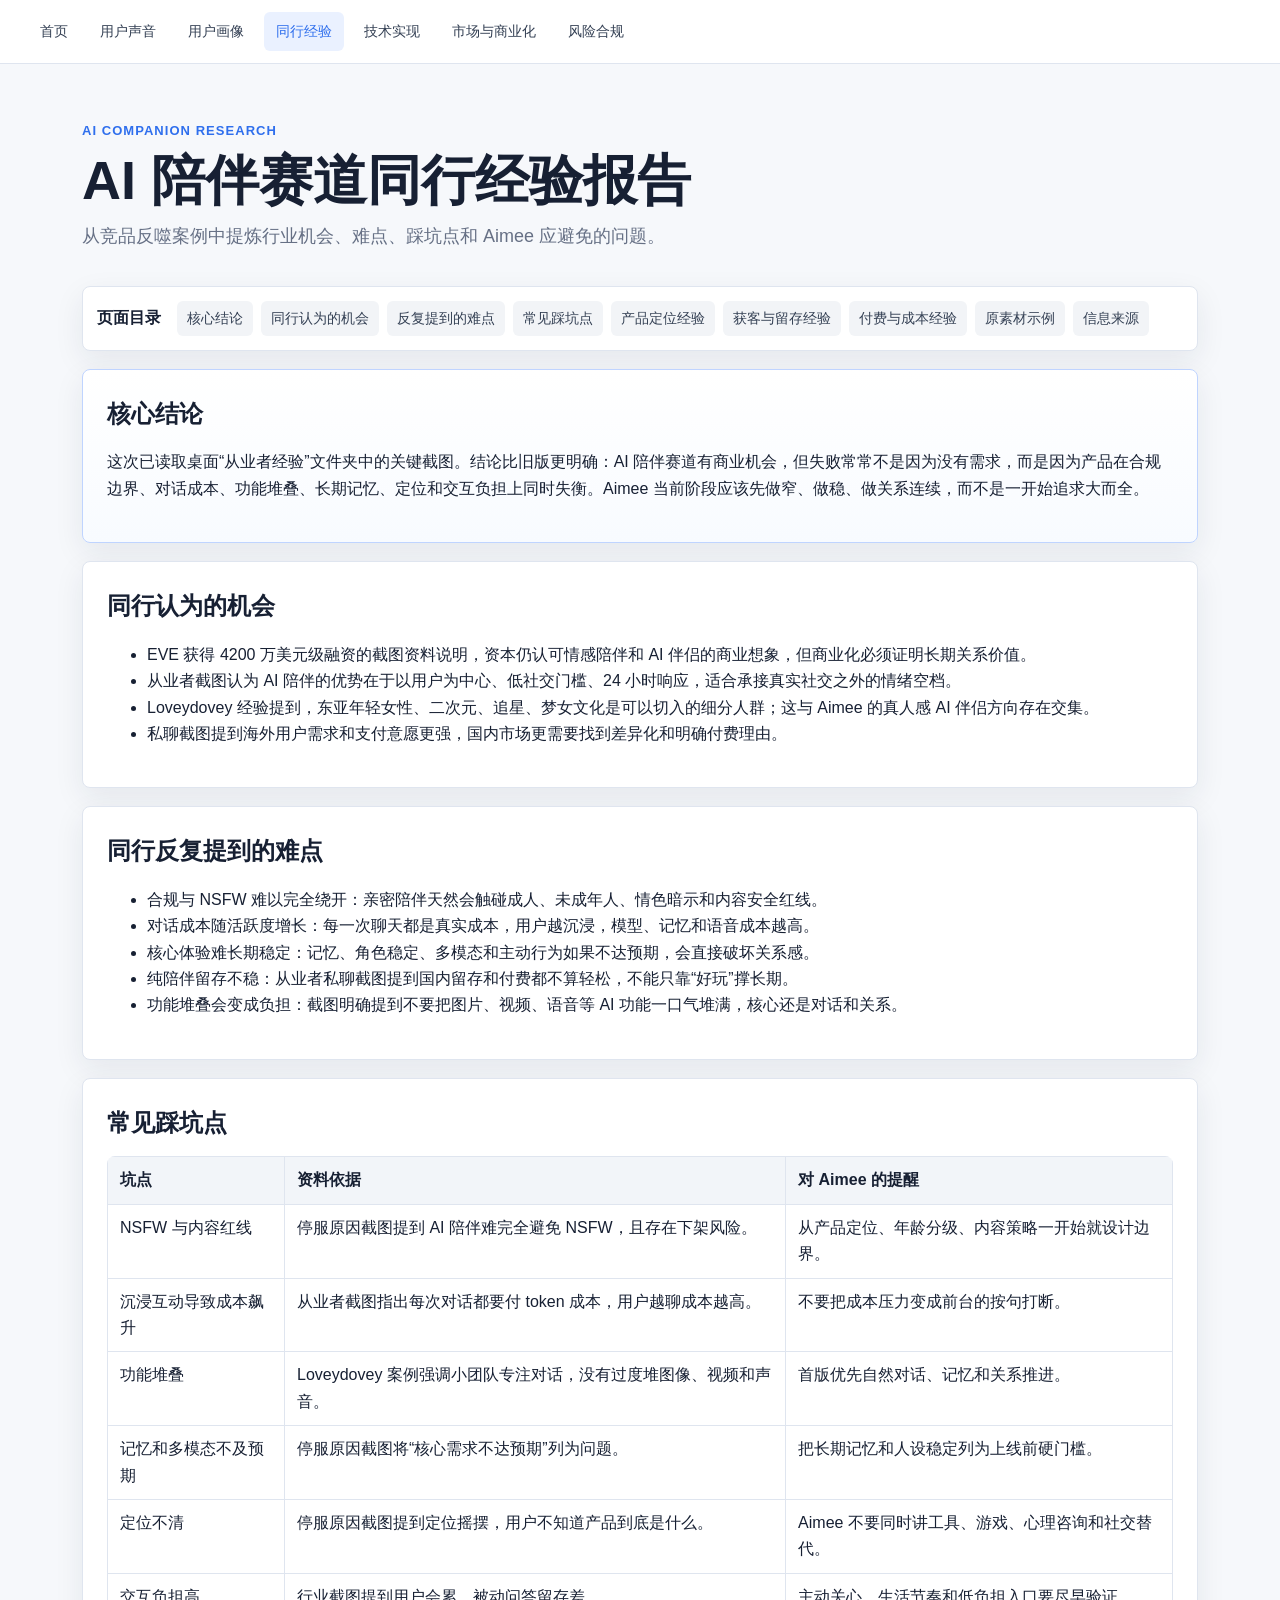
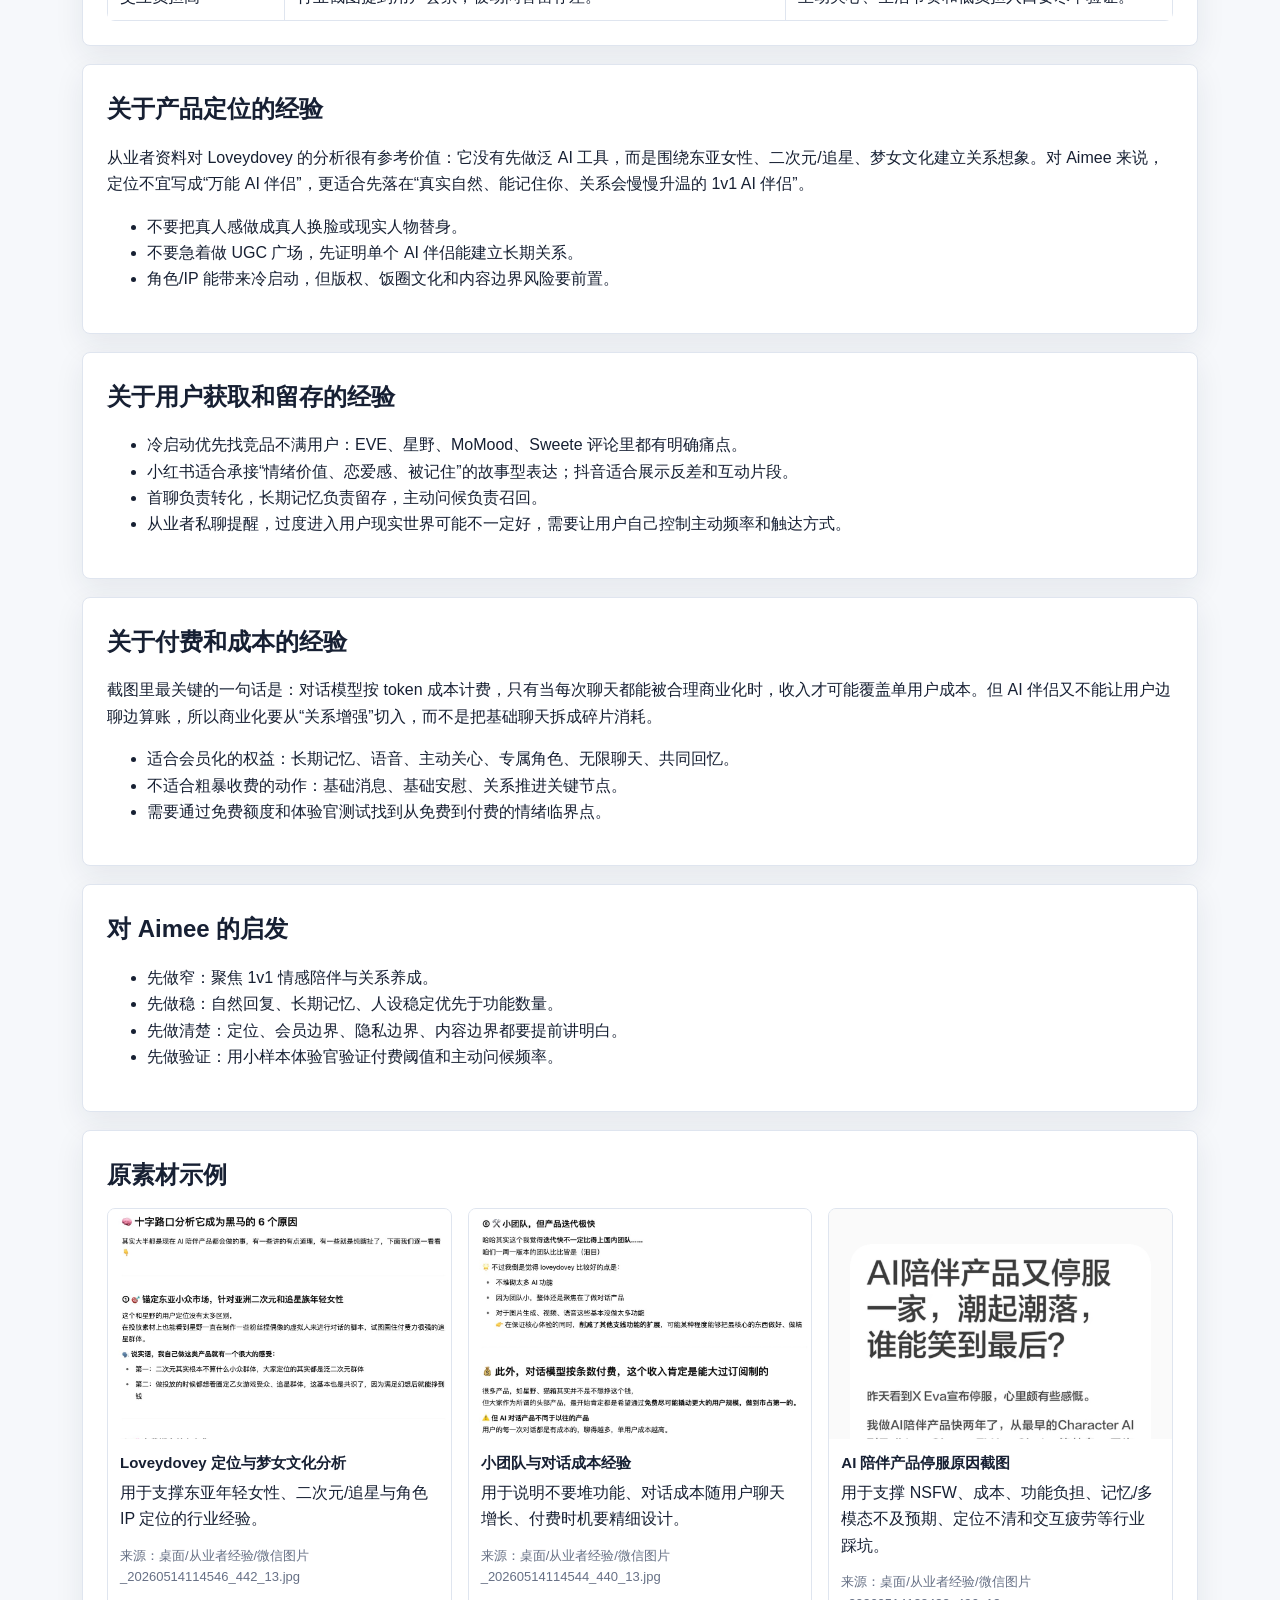
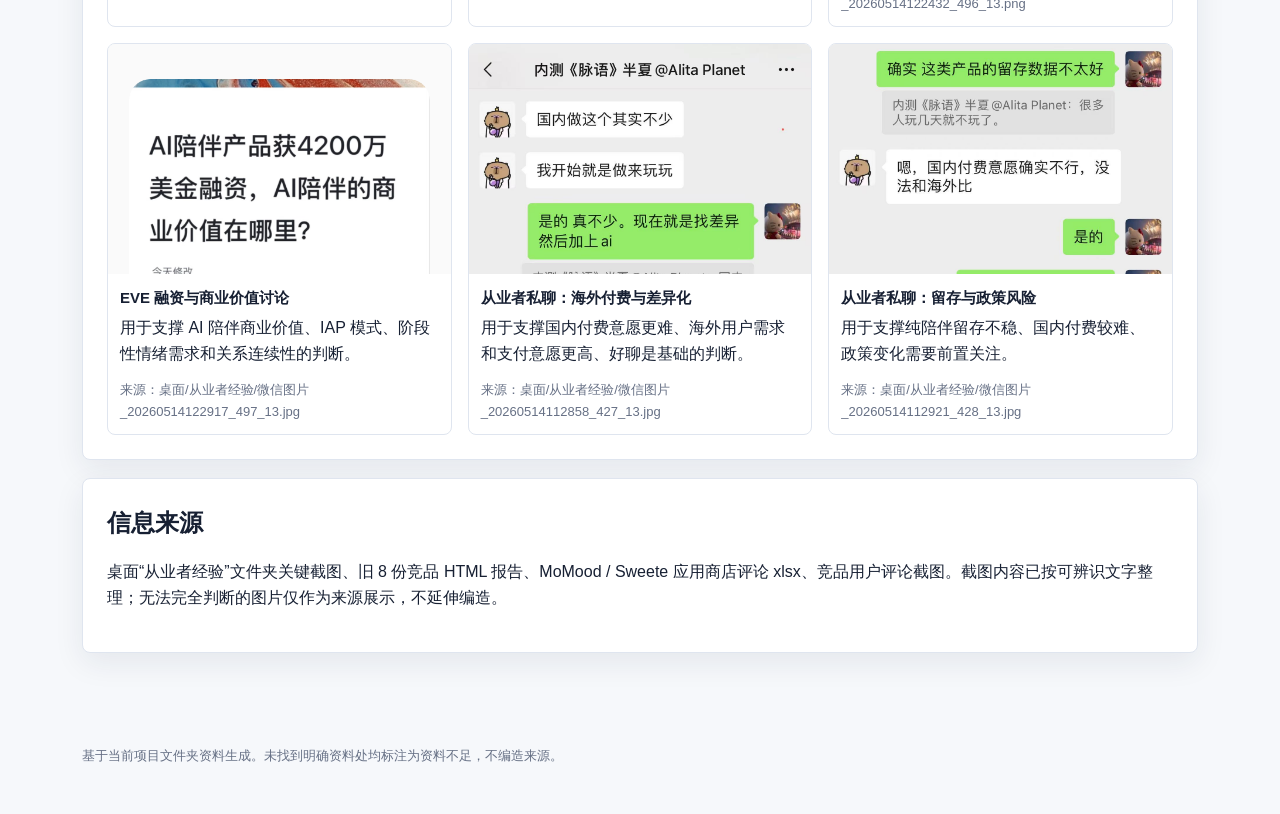
==== industry_experience.html @ 38c89610 "Publish AI companion market report" ====
<!doctype html>
<html lang="zh-CN">
<head>
  <meta charset="utf-8">
  <meta name="viewport" content="width=device-width, initial-scale=1">
  <title>AI 陪伴赛道同行经验报告</title>
  <link rel="stylesheet" href="styles.css">
</head>
<body>
  <nav class="topnav"><a class="" href="index.html">首页</a><a class="" href="user_voice.html">用户声音</a><a class="" href="user_profile.html">用户画像</a><a class="active" href="industry_experience.html">同行经验</a><a class="" href="tech_implementation.html">技术实现</a><a class="" href="market_commercialization.html">市场与商业化</a><a class="" href="risk_compliance.html">风险合规</a></nav>
  <header class="hero">
    <div class="eyebrow">AI Companion Research</div>
    <h1>AI 陪伴赛道同行经验报告</h1>
    <p>从竞品反噬案例中提炼行业机会、难点、踩坑点和 Aimee 应避免的问题。</p>
  </header>
  <main class="page">
    
<section class="toc"><strong>页面目录</strong><a href="#summary">核心结论</a><a href="#opportunity">同行认为的机会</a><a href="#difficulty">反复提到的难点</a><a href="#pitfalls">常见踩坑点</a><a href="#position">产品定位经验</a><a href="#growth">获客与留存经验</a><a href="#payment">付费与成本经验</a><a href="#evidence">原素材示例</a><a href="#sources">信息来源</a></section>
<section class="card highlight"><h2>核心结论</h2><p>这次已读取桌面“从业者经验”文件夹中的关键截图。结论比旧版更明确：AI 陪伴赛道有商业机会，但失败常常不是因为没有需求，而是因为产品在合规边界、对话成本、功能堆叠、长期记忆、定位和交互负担上同时失衡。Aimee 当前阶段应该先做窄、做稳、做关系连续，而不是一开始追求大而全。</p></section>
<section class="card "><h2>同行认为的机会</h2><ul><li>EVE 获得 4200 万美元级融资的截图资料说明，资本仍认可情感陪伴和 AI 伴侣的商业想象，但商业化必须证明长期关系价值。</li><li>从业者截图认为 AI 陪伴的优势在于以用户为中心、低社交门槛、24 小时响应，适合承接真实社交之外的情绪空档。</li><li>Loveydovey 经验提到，东亚年轻女性、二次元、追星、梦女文化是可以切入的细分人群；这与 Aimee 的真人感 AI 伴侣方向存在交集。</li><li>私聊截图提到海外用户需求和支付意愿更强，国内市场更需要找到差异化和明确付费理由。</li></ul></section>
<section class="card "><h2>同行反复提到的难点</h2><ul><li>合规与 NSFW 难以完全绕开：亲密陪伴天然会触碰成人、未成年人、情色暗示和内容安全红线。</li><li>对话成本随活跃度增长：每一次聊天都是真实成本，用户越沉浸，模型、记忆和语音成本越高。</li><li>核心体验难长期稳定：记忆、角色稳定、多模态和主动行为如果不达预期，会直接破坏关系感。</li><li>纯陪伴留存不稳：从业者私聊截图提到国内留存和付费都不算轻松，不能只靠“好玩”撑长期。</li><li>功能堆叠会变成负担：截图明确提到不要把图片、视频、语音等 AI 功能一口气堆满，核心还是对话和关系。</li></ul></section>
<section class="card "><h2>常见踩坑点</h2><table><thead><tr><th>坑点</th><th>资料依据</th><th>对 Aimee 的提醒</th></tr></thead><tbody><tr><td>NSFW 与内容红线</td><td>停服原因截图提到 AI 陪伴难完全避免 NSFW，且存在下架风险。</td><td>从产品定位、年龄分级、内容策略一开始就设计边界。</td></tr><tr><td>沉浸互动导致成本飙升</td><td>从业者截图指出每次对话都要付 token 成本，用户越聊成本越高。</td><td>不要把成本压力变成前台的按句打断。</td></tr><tr><td>功能堆叠</td><td>Loveydovey 案例强调小团队专注对话，没有过度堆图像、视频和声音。</td><td>首版优先自然对话、记忆和关系推进。</td></tr><tr><td>记忆和多模态不及预期</td><td>停服原因截图将“核心需求不达预期”列为问题。</td><td>把长期记忆和人设稳定列为上线前硬门槛。</td></tr><tr><td>定位不清</td><td>停服原因截图提到定位摇摆，用户不知道产品到底是什么。</td><td>Aimee 不要同时讲工具、游戏、心理咨询和社交替代。</td></tr><tr><td>交互负担高</td><td>行业截图提到用户会累，被动问答留存差。</td><td>主动关心、生活节奏和低负担入口要尽早验证。</td></tr></tbody></table></section>
<section class="card "><h2>关于产品定位的经验</h2><p>从业者资料对 Loveydovey 的分析很有参考价值：它没有先做泛 AI 工具，而是围绕东亚女性、二次元/追星、梦女文化建立关系想象。对 Aimee 来说，定位不宜写成“万能 AI 伴侣”，更适合先落在“真实自然、能记住你、关系会慢慢升温的 1v1 AI 伴侣”。</p><ul><li>不要把真人感做成真人换脸或现实人物替身。</li><li>不要急着做 UGC 广场，先证明单个 AI 伴侣能建立长期关系。</li><li>角色/IP 能带来冷启动，但版权、饭圈文化和内容边界风险要前置。</li></ul></section>
<section class="card "><h2>关于用户获取和留存的经验</h2><ul><li>冷启动优先找竞品不满用户：EVE、星野、MoMood、Sweete 评论里都有明确痛点。</li><li>小红书适合承接“情绪价值、恋爱感、被记住”的故事型表达；抖音适合展示反差和互动片段。</li><li>首聊负责转化，长期记忆负责留存，主动问候负责召回。</li><li>从业者私聊提醒，过度进入用户现实世界可能不一定好，需要让用户自己控制主动频率和触达方式。</li></ul></section>
<section class="card "><h2>关于付费和成本的经验</h2><p>截图里最关键的一句话是：对话模型按 token 成本计费，只有当每次聊天都能被合理商业化时，收入才可能覆盖单用户成本。但 AI 伴侣又不能让用户边聊边算账，所以商业化要从“关系增强”切入，而不是把基础聊天拆成碎片消耗。</p><ul><li>适合会员化的权益：长期记忆、语音、主动关心、专属角色、无限聊天、共同回忆。</li><li>不适合粗暴收费的动作：基础消息、基础安慰、关系推进关键节点。</li><li>需要通过免费额度和体验官测试找到从免费到付费的情绪临界点。</li></ul></section>
<section class="card "><h2>对 Aimee 的启发</h2><ul><li>先做窄：聚焦 1v1 情感陪伴与关系养成。</li><li>先做稳：自然回复、长期记忆、人设稳定优先于功能数量。</li><li>先做清楚：定位、会员边界、隐私边界、内容边界都要提前讲明白。</li><li>先做验证：用小样本体验官验证付费阈值和主动问候频率。</li></ul></section>
<section id="evidence" class="card"><h2>原素材示例</h2><div class="evidence-grid"><article class="evidence-card"><a href="assets/evidence/20_industry_loveydovey_ip.jpg" target="_blank"><img src="assets/evidence/20_industry_loveydovey_ip.jpg" alt="Loveydovey 定位与梦女文化分析"></a><h4>Loveydovey 定位与梦女文化分析</h4><p>用于支撑东亚年轻女性、二次元/追星与角色 IP 定位的行业经验。</p><small>来源：桌面/从业者经验/微信图片_20260514114546_442_13.jpg</small></article><article class="evidence-card"><a href="assets/evidence/21_industry_loveydovey_cost.jpg" target="_blank"><img src="assets/evidence/21_industry_loveydovey_cost.jpg" alt="小团队与对话成本经验"></a><h4>小团队与对话成本经验</h4><p>用于说明不要堆功能、对话成本随用户聊天增长、付费时机要精细设计。</p><small>来源：桌面/从业者经验/微信图片_20260514114544_440_13.jpg</small></article><article class="evidence-card"><a href="assets/evidence/22_industry_shutdown_reasons.png" target="_blank"><img src="assets/evidence/22_industry_shutdown_reasons.png" alt="AI 陪伴产品停服原因截图"></a><h4>AI 陪伴产品停服原因截图</h4><p>用于支撑 NSFW、成本、功能负担、记忆/多模态不及预期、定位不清和交互疲劳等行业踩坑。</p><small>来源：桌面/从业者经验/微信图片_20260514122432_496_13.png</small></article><article class="evidence-card"><a href="assets/evidence/23_industry_financing_value.jpg" target="_blank"><img src="assets/evidence/23_industry_financing_value.jpg" alt="EVE 融资与商业价值讨论"></a><h4>EVE 融资与商业价值讨论</h4><p>用于支撑 AI 陪伴商业价值、IAP 模式、阶段性情绪需求和关系连续性的判断。</p><small>来源：桌面/从业者经验/微信图片_20260514122917_497_13.jpg</small></article><article class="evidence-card"><a href="assets/evidence/24_industry_chat_overseas_paid.jpg" target="_blank"><img src="assets/evidence/24_industry_chat_overseas_paid.jpg" alt="从业者私聊：海外付费与差异化"></a><h4>从业者私聊：海外付费与差异化</h4><p>用于支撑国内付费意愿更难、海外用户需求和支付意愿更高、好聊是基础的判断。</p><small>来源：桌面/从业者经验/微信图片_20260514112858_427_13.jpg</small></article><article class="evidence-card"><a href="assets/evidence/25_industry_chat_retention_policy.jpg" target="_blank"><img src="assets/evidence/25_industry_chat_retention_policy.jpg" alt="从业者私聊：留存与政策风险"></a><h4>从业者私聊：留存与政策风险</h4><p>用于支撑纯陪伴留存不稳、国内付费较难、政策变化需要前置关注。</p><small>来源：桌面/从业者经验/微信图片_20260514112921_428_13.jpg</small></article></div></section>
<section id="sources" class="card"><h2>信息来源</h2><p>桌面“从业者经验”文件夹关键截图、旧 8 份竞品 HTML 报告、MoMood / Sweete 应用商店评论 xlsx、竞品用户评论截图。截图内容已按可辨识文字整理；无法完全判断的图片仅作为来源展示，不延伸编造。</p></section>

  </main>
  <footer class="footer">基于当前项目文件夹资料生成。未找到明确资料处均标注为资料不足，不编造来源。</footer>
</body>
</html>
---- styles.css ----
:root {
  --bg: #f6f8fb;
  --paper: #ffffff;
  --ink: #172033;
  --muted: #667085;
  --line: #dfe5ef;
  --brand: #2f6fed;
  --brand-soft: #eaf1ff;
  --accent: #00a884;
  --warn: #b54708;
  --shadow: 0 10px 30px rgba(20, 33, 61, .08);
}
* { box-sizing: border-box; }
body { margin: 0; background: var(--bg); color: var(--ink); font-family: -apple-system, BlinkMacSystemFont, "Segoe UI", "PingFang SC", "Microsoft YaHei", sans-serif; line-height: 1.65; }
a { color: var(--brand); text-decoration: none; }
.topnav { position: sticky; top: 0; z-index: 10; display: flex; gap: 8px; padding: 12px 28px; background: rgba(255,255,255,.92); border-bottom: 1px solid var(--line); backdrop-filter: blur(10px); overflow-x: auto; }
.topnav a { white-space: nowrap; padding: 8px 12px; border-radius: 6px; color: #344054; font-size: 14px; }
.topnav a.active, .topnav a:hover { background: var(--brand-soft); color: var(--brand); }
.hero { padding: 56px 32px 34px; max-width: 1180px; margin: 0 auto; }
.hero h1 { margin: 8px 0 12px; font-size: clamp(30px, 5vw, 54px); line-height: 1.12; letter-spacing: 0; }
.hero p { max-width: 880px; margin: 0; color: var(--muted); font-size: 18px; }
.eyebrow { color: var(--brand); font-weight: 700; letter-spacing: .08em; text-transform: uppercase; font-size: 13px; }
.page { max-width: 1180px; margin: 0 auto 64px; padding: 0 32px; }
.toc { display: flex; flex-wrap: wrap; gap: 8px; align-items: center; margin: 0 0 18px; padding: 14px; background: var(--paper); border: 1px solid var(--line); border-radius: 8px; box-shadow: var(--shadow); }
.toc strong { margin-right: 8px; }
.toc a { padding: 6px 10px; border-radius: 6px; background: #f2f4f7; color: #344054; font-size: 14px; }
.card { background: var(--paper); border: 1px solid var(--line); border-radius: 8px; padding: 24px; margin: 18px 0; box-shadow: var(--shadow); }
.card h2 { margin: 0 0 14px; font-size: 24px; }
.card h3 { margin: 22px 0 10px; font-size: 17px; }
.highlight { background: linear-gradient(180deg, #fff, #f8fbff); border-color: #bfd4ff; }
.report-grid { display: grid; grid-template-columns: repeat(3, minmax(0, 1fr)); gap: 16px; }
.report-card { background: var(--paper); border: 1px solid var(--line); border-radius: 8px; padding: 22px; box-shadow: var(--shadow); min-height: 220px; display: flex; flex-direction: column; }
.report-card h2 { font-size: 22px; margin: 0 0 10px; }
.report-card p { color: var(--muted); flex: 1; }
.button { display: inline-block; padding: 10px 14px; border-radius: 6px; background: var(--brand); color: white; font-weight: 700; text-align: center; }
table { width: 100%; border-collapse: collapse; overflow: hidden; border-radius: 8px; }
th, td { border: 1px solid var(--line); padding: 10px 12px; vertical-align: top; text-align: left; }
th { background: #f2f5f9; }
.quote-list { display: grid; grid-template-columns: repeat(2, minmax(0, 1fr)); gap: 12px; }
blockquote { margin: 0; padding: 16px; background: #f8fafc; border-left: 4px solid var(--brand); border-radius: 6px; }
blockquote p { margin: 0 0 8px; }
cite, small { color: var(--muted); font-style: normal; font-size: 13px; }
.evidence-grid { display: grid; grid-template-columns: repeat(3, minmax(0, 1fr)); gap: 16px; }
.evidence-grid.compact { grid-template-columns: repeat(2, minmax(0, 1fr)); }
.evidence-card { border: 1px solid var(--line); border-radius: 8px; overflow: hidden; background: #fff; }
.evidence-card img { display: block; width: 100%; height: 230px; object-fit: cover; object-position: top; background: #eef2f7; }
.evidence-card h4 { margin: 12px 12px 4px; font-size: 15px; }
.evidence-card p, .evidence-card small { display: block; margin: 0 12px 12px; }
.bar-chart { display: grid; gap: 10px; }
.bar-row { display: grid; grid-template-columns: 190px 1fr 48px; gap: 10px; align-items: center; font-size: 14px; }
.bar { height: 14px; border-radius: 999px; background: #edf2f7; overflow: hidden; }
.bar i { display: block; height: 100%; background: linear-gradient(90deg, var(--brand), var(--accent)); border-radius: inherit; }
.split, .grid.two { display: grid; grid-template-columns: 1fr 1fr; gap: 18px; align-items: start; }
.mini-evidence { max-width: 420px; border: 1px solid var(--line); border-radius: 8px; overflow: hidden; }
.mini-evidence img { width: 100%; max-height: 280px; object-fit: cover; object-position: top; display: block; }
.mini-evidence p { margin: 10px 12px; color: var(--muted); font-size: 13px; }
.note, .muted { color: var(--muted); }
.insufficient { color: var(--warn); background: #fff8ed; border: 1px solid #fed7aa; padding: 12px; border-radius: 6px; }
.footer { max-width: 1180px; margin: 0 auto; padding: 28px 32px 48px; color: var(--muted); font-size: 13px; }
@media (max-width: 900px) {
  .report-grid, .quote-list, .evidence-grid, .split, .grid.two { grid-template-columns: 1fr; }
  .bar-row { grid-template-columns: 1fr; }
  .hero, .page { padding-left: 18px; padding-right: 18px; }
}
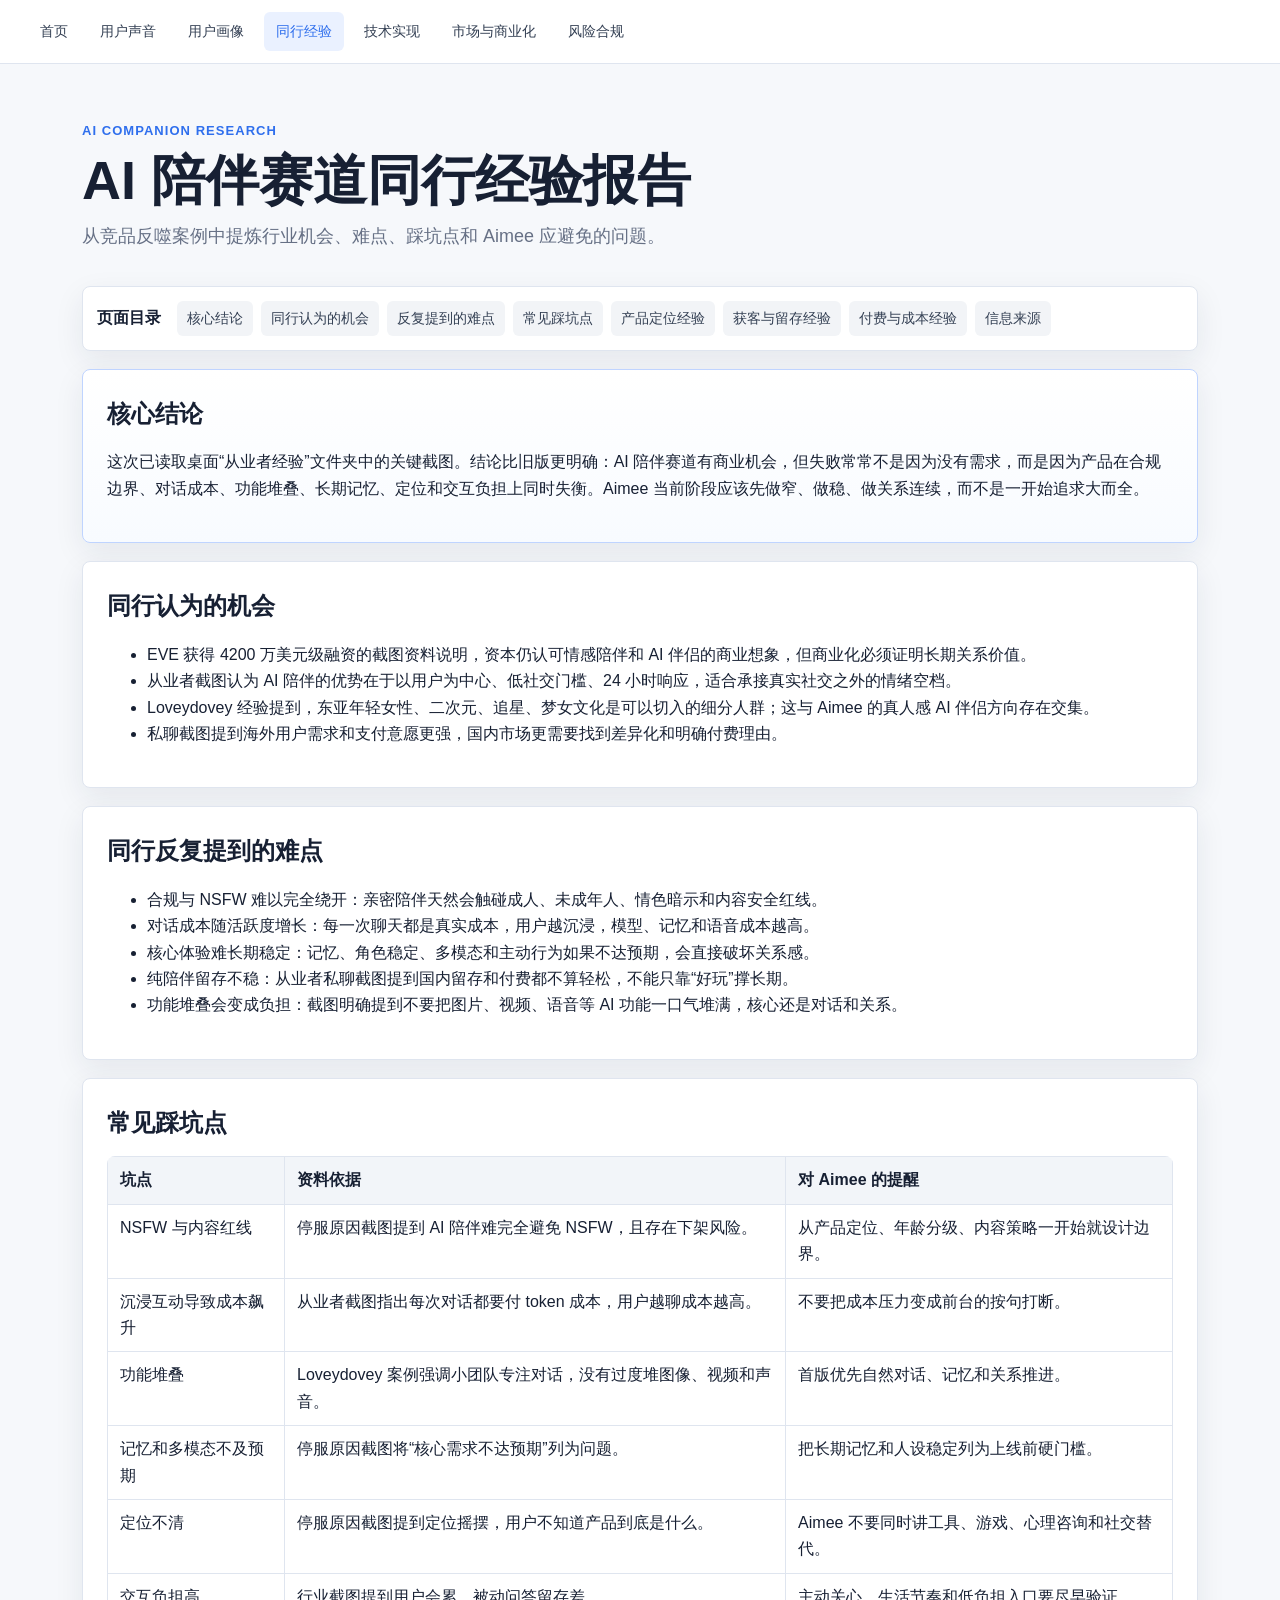
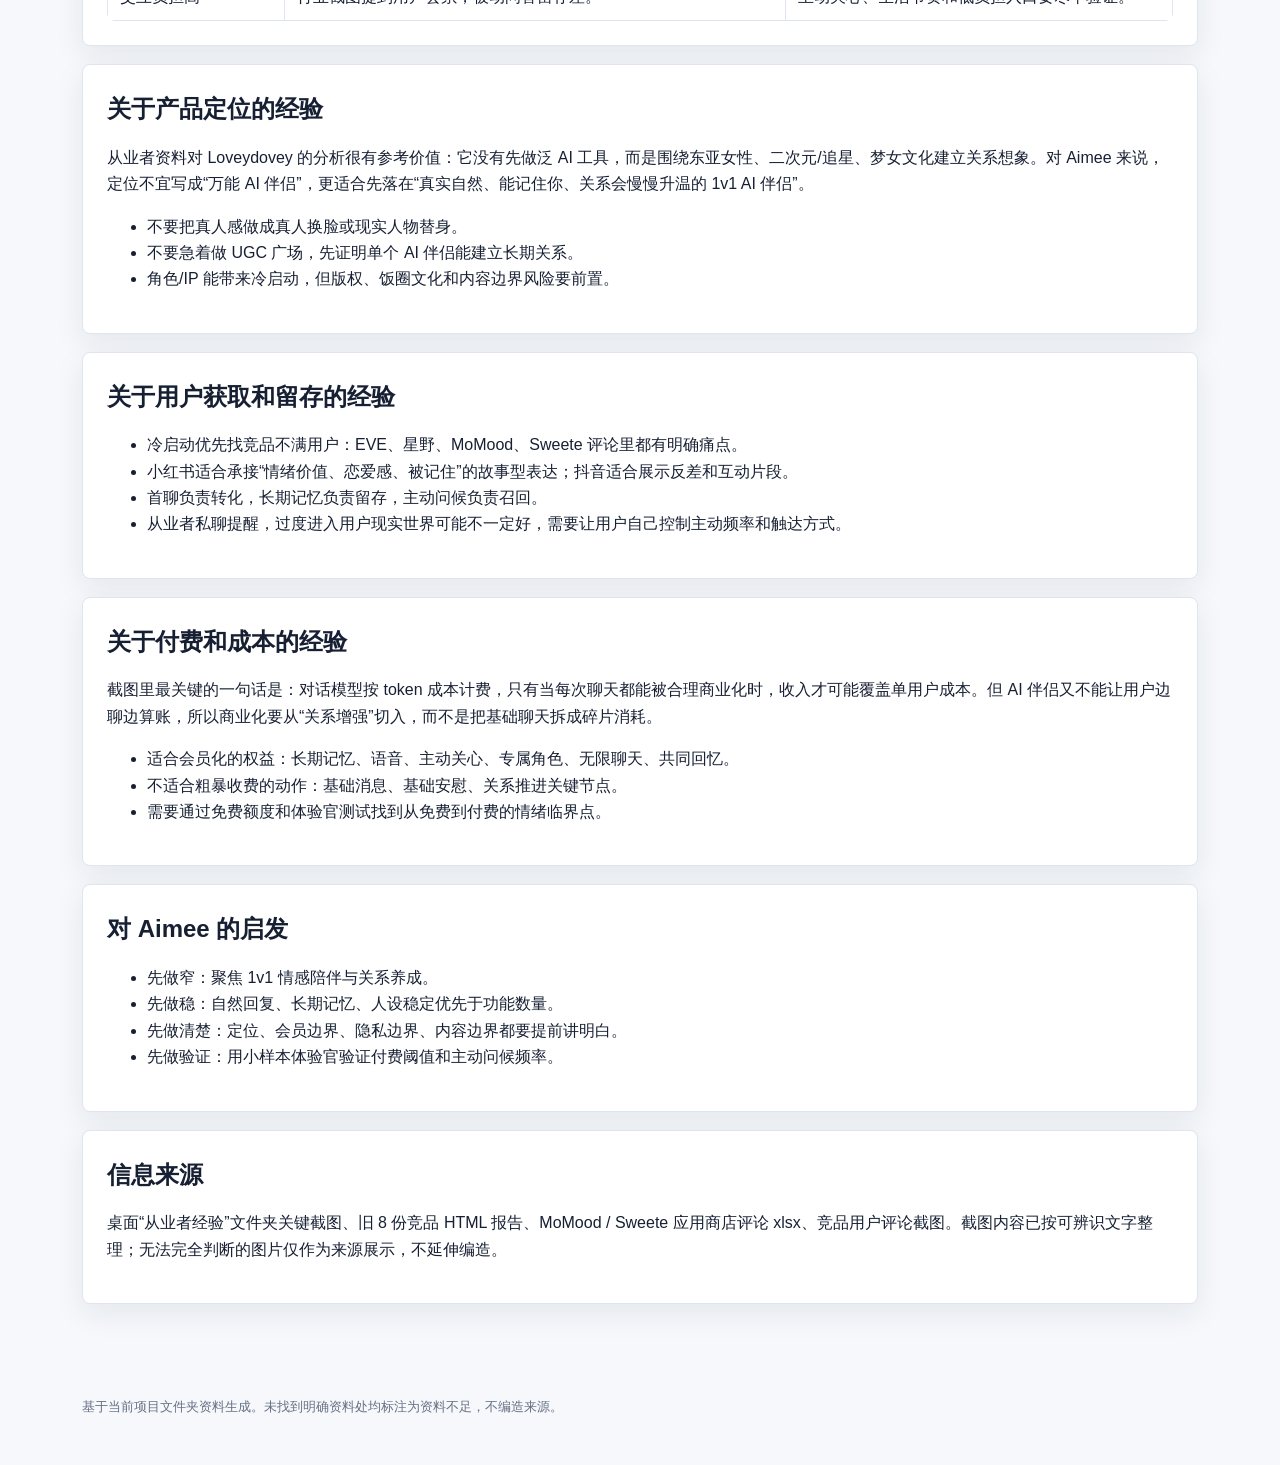
==== commit c81163d3: "Remove industry evidence section" ====
--- a/industry_experience.html
+++ b/industry_experience.html
@@ -15,7 +15,7 @@
   </header>
   <main class="page">
     
-<section class="toc"><strong>页面目录</strong><a href="#summary">核心结论</a><a href="#opportunity">同行认为的机会</a><a href="#difficulty">反复提到的难点</a><a href="#pitfalls">常见踩坑点</a><a href="#position">产品定位经验</a><a href="#growth">获客与留存经验</a><a href="#payment">付费与成本经验</a><a href="#evidence">原素材示例</a><a href="#sources">信息来源</a></section>
+<section class="toc"><strong>页面目录</strong><a href="#summary">核心结论</a><a href="#opportunity">同行认为的机会</a><a href="#difficulty">反复提到的难点</a><a href="#pitfalls">常见踩坑点</a><a href="#position">产品定位经验</a><a href="#growth">获客与留存经验</a><a href="#payment">付费与成本经验</a><a href="#sources">信息来源</a></section>
 <section class="card highlight"><h2>核心结论</h2><p>这次已读取桌面“从业者经验”文件夹中的关键截图。结论比旧版更明确：AI 陪伴赛道有商业机会，但失败常常不是因为没有需求，而是因为产品在合规边界、对话成本、功能堆叠、长期记忆、定位和交互负担上同时失衡。Aimee 当前阶段应该先做窄、做稳、做关系连续，而不是一开始追求大而全。</p></section>
 <section class="card "><h2>同行认为的机会</h2><ul><li>EVE 获得 4200 万美元级融资的截图资料说明，资本仍认可情感陪伴和 AI 伴侣的商业想象，但商业化必须证明长期关系价值。</li><li>从业者截图认为 AI 陪伴的优势在于以用户为中心、低社交门槛、24 小时响应，适合承接真实社交之外的情绪空档。</li><li>Loveydovey 经验提到，东亚年轻女性、二次元、追星、梦女文化是可以切入的细分人群；这与 Aimee 的真人感 AI 伴侣方向存在交集。</li><li>私聊截图提到海外用户需求和支付意愿更强，国内市场更需要找到差异化和明确付费理由。</li></ul></section>
 <section class="card "><h2>同行反复提到的难点</h2><ul><li>合规与 NSFW 难以完全绕开：亲密陪伴天然会触碰成人、未成年人、情色暗示和内容安全红线。</li><li>对话成本随活跃度增长：每一次聊天都是真实成本，用户越沉浸，模型、记忆和语音成本越高。</li><li>核心体验难长期稳定：记忆、角色稳定、多模态和主动行为如果不达预期，会直接破坏关系感。</li><li>纯陪伴留存不稳：从业者私聊截图提到国内留存和付费都不算轻松，不能只靠“好玩”撑长期。</li><li>功能堆叠会变成负担：截图明确提到不要把图片、视频、语音等 AI 功能一口气堆满，核心还是对话和关系。</li></ul></section>
@@ -24,7 +24,6 @@
 <section class="card "><h2>关于用户获取和留存的经验</h2><ul><li>冷启动优先找竞品不满用户：EVE、星野、MoMood、Sweete 评论里都有明确痛点。</li><li>小红书适合承接“情绪价值、恋爱感、被记住”的故事型表达；抖音适合展示反差和互动片段。</li><li>首聊负责转化，长期记忆负责留存，主动问候负责召回。</li><li>从业者私聊提醒，过度进入用户现实世界可能不一定好，需要让用户自己控制主动频率和触达方式。</li></ul></section>
 <section class="card "><h2>关于付费和成本的经验</h2><p>截图里最关键的一句话是：对话模型按 token 成本计费，只有当每次聊天都能被合理商业化时，收入才可能覆盖单用户成本。但 AI 伴侣又不能让用户边聊边算账，所以商业化要从“关系增强”切入，而不是把基础聊天拆成碎片消耗。</p><ul><li>适合会员化的权益：长期记忆、语音、主动关心、专属角色、无限聊天、共同回忆。</li><li>不适合粗暴收费的动作：基础消息、基础安慰、关系推进关键节点。</li><li>需要通过免费额度和体验官测试找到从免费到付费的情绪临界点。</li></ul></section>
 <section class="card "><h2>对 Aimee 的启发</h2><ul><li>先做窄：聚焦 1v1 情感陪伴与关系养成。</li><li>先做稳：自然回复、长期记忆、人设稳定优先于功能数量。</li><li>先做清楚：定位、会员边界、隐私边界、内容边界都要提前讲明白。</li><li>先做验证：用小样本体验官验证付费阈值和主动问候频率。</li></ul></section>
-<section id="evidence" class="card"><h2>原素材示例</h2><div class="evidence-grid"><article class="evidence-card"><a href="assets/evidence/20_industry_loveydovey_ip.jpg" target="_blank"><img src="assets/evidence/20_industry_loveydovey_ip.jpg" alt="Loveydovey 定位与梦女文化分析"></a><h4>Loveydovey 定位与梦女文化分析</h4><p>用于支撑东亚年轻女性、二次元/追星与角色 IP 定位的行业经验。</p><small>来源：桌面/从业者经验/微信图片_20260514114546_442_13.jpg</small></article><article class="evidence-card"><a href="assets/evidence/21_industry_loveydovey_cost.jpg" target="_blank"><img src="assets/evidence/21_industry_loveydovey_cost.jpg" alt="小团队与对话成本经验"></a><h4>小团队与对话成本经验</h4><p>用于说明不要堆功能、对话成本随用户聊天增长、付费时机要精细设计。</p><small>来源：桌面/从业者经验/微信图片_20260514114544_440_13.jpg</small></article><article class="evidence-card"><a href="assets/evidence/22_industry_shutdown_reasons.png" target="_blank"><img src="assets/evidence/22_industry_shutdown_reasons.png" alt="AI 陪伴产品停服原因截图"></a><h4>AI 陪伴产品停服原因截图</h4><p>用于支撑 NSFW、成本、功能负担、记忆/多模态不及预期、定位不清和交互疲劳等行业踩坑。</p><small>来源：桌面/从业者经验/微信图片_20260514122432_496_13.png</small></article><article class="evidence-card"><a href="assets/evidence/23_industry_financing_value.jpg" target="_blank"><img src="assets/evidence/23_industry_financing_value.jpg" alt="EVE 融资与商业价值讨论"></a><h4>EVE 融资与商业价值讨论</h4><p>用于支撑 AI 陪伴商业价值、IAP 模式、阶段性情绪需求和关系连续性的判断。</p><small>来源：桌面/从业者经验/微信图片_20260514122917_497_13.jpg</small></article><article class="evidence-card"><a href="assets/evidence/24_industry_chat_overseas_paid.jpg" target="_blank"><img src="assets/evidence/24_industry_chat_overseas_paid.jpg" alt="从业者私聊：海外付费与差异化"></a><h4>从业者私聊：海外付费与差异化</h4><p>用于支撑国内付费意愿更难、海外用户需求和支付意愿更高、好聊是基础的判断。</p><small>来源：桌面/从业者经验/微信图片_20260514112858_427_13.jpg</small></article><article class="evidence-card"><a href="assets/evidence/25_industry_chat_retention_policy.jpg" target="_blank"><img src="assets/evidence/25_industry_chat_retention_policy.jpg" alt="从业者私聊：留存与政策风险"></a><h4>从业者私聊：留存与政策风险</h4><p>用于支撑纯陪伴留存不稳、国内付费较难、政策变化需要前置关注。</p><small>来源：桌面/从业者经验/微信图片_20260514112921_428_13.jpg</small></article></div></section>
 <section id="sources" class="card"><h2>信息来源</h2><p>桌面“从业者经验”文件夹关键截图、旧 8 份竞品 HTML 报告、MoMood / Sweete 应用商店评论 xlsx、竞品用户评论截图。截图内容已按可辨识文字整理；无法完全判断的图片仅作为来源展示，不延伸编造。</p></section>
 
   </main>
